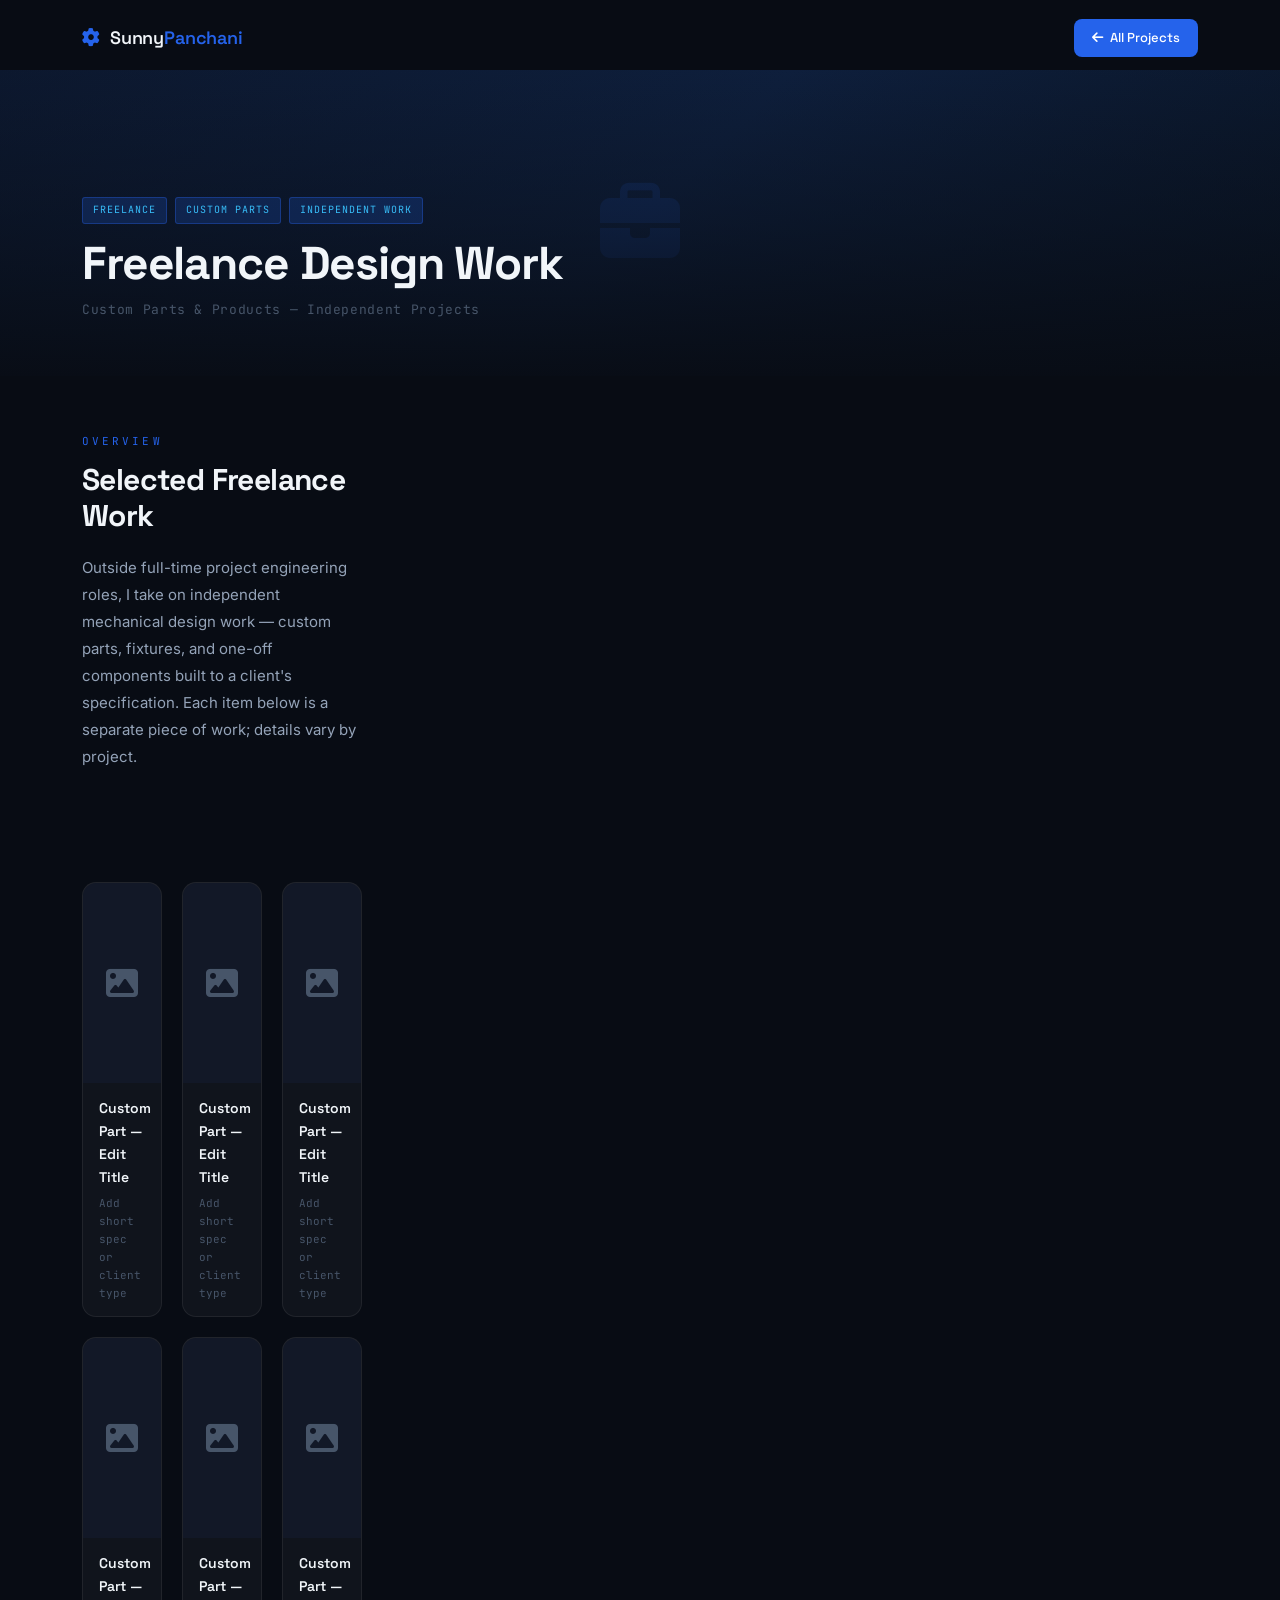
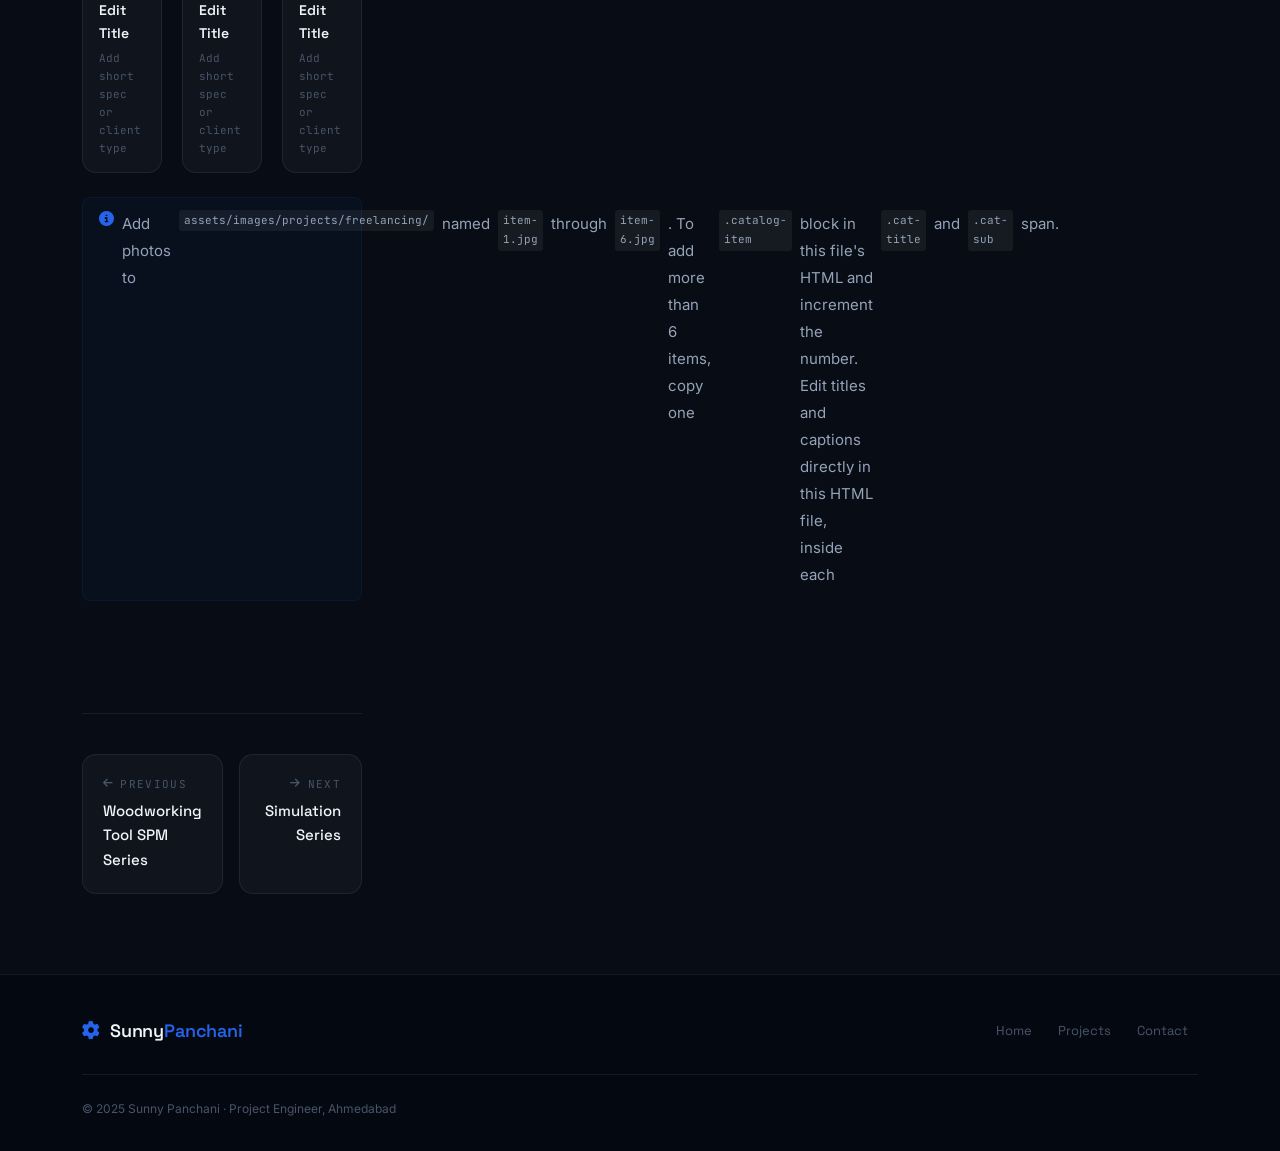
==== projects/freelancing.html @ 1ef1ef4a "new file" ====
<!DOCTYPE html>
<html lang="en">
<head>
  <meta charset="UTF-8" />
  <meta name="viewport" content="width=device-width, initial-scale=1.0" />
  <meta name="description" content="Freelance mechanical design work — custom parts and products by Sunny Panchani." />
  <title>Freelance Work | Sunny Panchani</title>
  <link rel="preconnect" href="https://fonts.googleapis.com" />
  <link rel="preconnect" href="https://fonts.gstatic.com" crossorigin />
  <link href="https://fonts.googleapis.com/css2?family=Space+Grotesk:wght@300;400;500;600;700&family=Inter:wght@300;400;500;600&family=JetBrains+Mono:wght@400;500&display=swap" rel="stylesheet" />
  <link rel="stylesheet" href="https://cdn.jsdelivr.net/npm/bootstrap@5.3.0/dist/css/bootstrap.min.css" />
  <link rel="stylesheet" href="https://cdnjs.cloudflare.com/ajax/libs/font-awesome/6.4.0/css/all.min.css" />
  <link rel="stylesheet" href="https://unpkg.com/aos@2.3.1/dist/aos.css" />
  <link rel="stylesheet" href="../css/style.css" />
  <link rel="stylesheet" href="../css/project.css" />
</head>
<body>

<nav id="navbar" class="navbar navbar-expand-lg fixed-top">
  <div class="container">
    <a class="navbar-brand" href="../index.html">
      <i class="fa-solid fa-gear brand-icon"></i>
      <span class="brand-text">Sunny<span class="brand-accent">Panchani</span></span>
    </a>
    <div class="ms-auto d-flex align-items-center gap-3">
      <a href="../index.html#projects" class="btn-nav-resume">
        <i class="fa-solid fa-arrow-left"></i> All Projects
      </a>
    </div>
  </div>
</nav>

<section class="proj-hero" style="height:34vh; min-height:260px;">
  <div class="proj-hero-placeholder"><i class="fa-solid fa-briefcase"></i></div>
  <div class="proj-hero-overlay"></div>
  <div class="container proj-hero-content">
    <div class="proj-hero-tags">
      <span>Freelance</span><span>Custom Parts</span><span>Independent Work</span>
    </div>
    <h1 class="proj-hero-title">Freelance Design Work</h1>
    <p class="proj-hero-sub">Custom Parts &amp; Products — Independent Projects</p>
  </div>
</section>

<div class="proj-layout container">
  <main class="proj-main" style="max-width:100%;">

    <div class="proj-section" data-aos="fade-up" style="border-bottom:none;">
      <div class="proj-section-label">OVERVIEW</div>
      <h2 class="proj-section-title">Selected Freelance Work</h2>
      <p style="max-width:720px;">
        <!-- EDIT THIS PARAGRAPH — I'm inferring the framing since you didn't specify what you take on freelance. Rewrite to match your actual work. -->
        Outside full-time project engineering roles, I take on independent mechanical design work — custom parts, fixtures, and one-off components built to a client's specification. Each item below is a separate piece of work; details vary by project.
      </p>
    </div>

    <div class="proj-section" data-aos="fade-up" style="border-bottom:none;">
      <div class="catalog-grid">

        <div class="catalog-item">
          <img src="../assets/images/projects/freelancing/item-1.jpg" alt="Freelance work item 1" onerror="this.parentElement.querySelector('.cat-img-placeholder').style.display='flex'; this.style.display='none';" />
          <div class="cat-img-placeholder" style="display:none;"><i class="fa-solid fa-image"></i></div>
          <div class="catalog-caption">
            <span class="cat-title">Custom Part — Edit Title</span>
            <span class="cat-sub">Add short spec or client type</span>
          </div>
        </div>

        <div class="catalog-item">
          <img src="../assets/images/projects/freelancing/item-2.jpg" alt="Freelance work item 2" onerror="this.parentElement.querySelector('.cat-img-placeholder').style.display='flex'; this.style.display='none';" />
          <div class="cat-img-placeholder" style="display:none;"><i class="fa-solid fa-image"></i></div>
          <div class="catalog-caption">
            <span class="cat-title">Custom Part — Edit Title</span>
            <span class="cat-sub">Add short spec or client type</span>
          </div>
        </div>

        <div class="catalog-item">
          <img src="../assets/images/projects/freelancing/item-3.jpg" alt="Freelance work item 3" onerror="this.parentElement.querySelector('.cat-img-placeholder').style.display='flex'; this.style.display='none';" />
          <div class="cat-img-placeholder" style="display:none;"><i class="fa-solid fa-image"></i></div>
          <div class="catalog-caption">
            <span class="cat-title">Custom Part — Edit Title</span>
            <span class="cat-sub">Add short spec or client type</span>
          </div>
        </div>

        <div class="catalog-item">
          <img src="../assets/images/projects/freelancing/item-4.jpg" alt="Freelance work item 4" onerror="this.parentElement.querySelector('.cat-img-placeholder').style.display='flex'; this.style.display='none';" />
          <div class="cat-img-placeholder" style="display:none;"><i class="fa-solid fa-image"></i></div>
          <div class="catalog-caption">
            <span class="cat-title">Custom Part — Edit Title</span>
            <span class="cat-sub">Add short spec or client type</span>
          </div>
        </div>

        <div class="catalog-item">
          <img src="../assets/images/projects/freelancing/item-5.jpg" alt="Freelance work item 5" onerror="this.parentElement.querySelector('.cat-img-placeholder').style.display='flex'; this.style.display='none';" />
          <div class="cat-img-placeholder" style="display:none;"><i class="fa-solid fa-image"></i></div>
          <div class="catalog-caption">
            <span class="cat-title">Custom Part — Edit Title</span>
            <span class="cat-sub">Add short spec or client type</span>
          </div>
        </div>

        <div class="catalog-item">
          <img src="../assets/images/projects/freelancing/item-6.jpg" alt="Freelance work item 6" onerror="this.parentElement.querySelector('.cat-img-placeholder').style.display='flex'; this.style.display='none';" />
          <div class="cat-img-placeholder" style="display:none;"><i class="fa-solid fa-image"></i></div>
          <div class="catalog-caption">
            <span class="cat-title">Custom Part — Edit Title</span>
            <span class="cat-sub">Add short spec or client type</span>
          </div>
        </div>

      </div>
      <p class="gallery-note" style="margin-top:24px;">
        <i class="fa-solid fa-circle-info"></i>
        Add photos to <code>assets/images/projects/freelancing/</code> named <code>item-1.jpg</code> through <code>item-6.jpg</code>. To add more than 6 items, copy one <code>.catalog-item</code> block in this file's HTML and increment the number. Edit titles and captions directly in this HTML file, inside each <code>.cat-title</code> and <code>.cat-sub</code> span.
      </p>
    </div>

    <div class="proj-nav-row">
      <a href="woodworking-spm.html" class="proj-nav-link">
        <span class="nav-dir"><i class="fa-solid fa-arrow-left"></i> Previous</span>
        <span class="nav-proj">Woodworking Tool SPM Series</span>
      </a>
      <a href="simulation.html" class="proj-nav-link right">
        <span class="nav-dir">Next <i class="fa-solid fa-arrow-right"></i></span>
        <span class="nav-proj">Simulation Series</span>
      </a>
    </div>
  </main>
</div>

<footer>
  <div class="container">
    <div class="footer-row">
      <div class="footer-brand">
        <i class="fa-solid fa-gear brand-icon"></i>
        <span class="brand-text">Sunny<span class="brand-accent">Panchani</span></span>
      </div>
      <nav class="footer-nav">
        <a href="../index.html">Home</a>
        <a href="../index.html#projects">Projects</a>
        <a href="../index.html#contact">Contact</a>
      </nav>
    </div>
    <div class="footer-bottom">
      <span>© 2025 Sunny Panchani · Project Engineer, Ahmedabad</span>
    </div>
  </div>
</footer>

<script src="https://cdn.jsdelivr.net/npm/bootstrap@5.3.0/dist/js/bootstrap.bundle.min.js"></script>
<script src="https://unpkg.com/aos@2.3.1/dist/aos.js"></script>
<script>
  if (typeof AOS !== 'undefined') AOS.init({ duration: 550, once: true, offset: 50 });
  const nav = document.getElementById('navbar');
  window.addEventListener('scroll', () => nav.classList.toggle('scrolled', window.scrollY > 50), { passive: true });
</script>
</body>
</html>
---- css/style.css ----
/* ===========================
   DESIGN TOKENS
=========================== */
:root {
  --bg-primary:    #080c14;
  --bg-alt:        #0d1527;
  --bg-card:       rgba(255, 255, 255, 0.03);
  --color-primary: #2563eb;
  --color-accent:  #38bdf8;
  --color-warning: #f59e0b;
  --text-primary:  #f1f5f9;
  --text-secondary:#94a3b8;
  --text-muted:    #475569;
  --border:        rgba(37, 99, 235, 0.18);
  --border-light:  rgba(255, 255, 255, 0.07);
  --glass:         rgba(255, 255, 255, 0.035);
  --shadow-sm:     0 4px 16px rgba(0, 0, 0, 0.3);
  --shadow-md:     0 12px 40px rgba(0, 0, 0, 0.4);
  --shadow-blue:   0 0 30px rgba(37, 99, 235, 0.08);
  --radius:        8px;
  --radius-lg:     14px;
  --font-display:  'Space Grotesk', sans-serif;
  --font-body:     'Inter', sans-serif;
  --font-mono:     'JetBrains Mono', monospace;
  --transition:    0.28s cubic-bezier(0.4, 0, 0.2, 1);
  --section-pad:   104px;
}

/* ===========================
   RESET + BASE
=========================== */
*, *::before, *::after { box-sizing: border-box; margin: 0; padding: 0; }

html {
  scroll-behavior: smooth;
  font-size: 16px;
}

body {
  font-family: var(--font-body);
  background: var(--bg-primary);
  color: var(--text-primary);
  line-height: 1.65;
  overflow-x: hidden;
  -webkit-font-smoothing: antialiased;
}

img { max-width: 100%; display: block; }
a { color: inherit; text-decoration: none; }
strong { font-weight: 600; }
em { font-style: normal; color: var(--color-accent); }
button { cursor: pointer; font-family: inherit; border: none; }
input, select, textarea { font-family: inherit; }
ul { list-style: none; }

/* ===========================
   TYPOGRAPHY UTILITIES
=========================== */
.section-label {
  font-family: var(--font-mono);
  font-size: 11px;
  font-weight: 500;
  letter-spacing: 0.28em;
  text-transform: uppercase;
  color: var(--color-primary);
  margin-bottom: 14px;
  display: block;
}

.section-title {
  font-family: var(--font-display);
  font-size: clamp(28px, 4vw, 44px);
  font-weight: 700;
  letter-spacing: -0.025em;
  line-height: 1.1;
  color: var(--text-primary);
  margin-bottom: 18px;
}

.section-sub {
  font-size: 16px;
  color: var(--text-secondary);
  max-width: 560px;
  margin: 0 auto;
  line-height: 1.7;
}

/* ===========================
   SHARED COMPONENTS
=========================== */
.cta-primary {
  display: inline-flex;
  align-items: center;
  gap: 9px;
  padding: 14px 28px;
  background: var(--color-primary);
  color: #fff;
  font-family: var(--font-display);
  font-size: 15px;
  font-weight: 500;
  border-radius: var(--radius);
  letter-spacing: 0.01em;
  transition: background var(--transition), transform var(--transition), box-shadow var(--transition);
}
.cta-primary:hover {
  background: #1d4ed8;
  transform: translateY(-2px);
  box-shadow: 0 8px 24px rgba(37, 99, 235, 0.35);
  color: #fff;
}

.cta-secondary {
  display: inline-flex;
  align-items: center;
  gap: 9px;
  padding: 14px 28px;
  background: transparent;
  color: var(--text-primary);
  font-family: var(--font-display);
  font-size: 15px;
  font-weight: 500;
  border-radius: var(--radius);
  border: 1px solid var(--border-light);
  letter-spacing: 0.01em;
  transition: border-color var(--transition), background var(--transition), transform var(--transition);
}
.cta-secondary:hover {
  border-color: var(--color-primary);
  background: rgba(37, 99, 235, 0.06);
  color: var(--text-primary);
  transform: translateY(-2px);
}
.cta-secondary .fa-arrow-right {
  transition: transform var(--transition);
}
.cta-secondary:hover .fa-arrow-right {
  transform: translateX(4px);
}

/* Section layout */
.section {
  padding: var(--section-pad) 0;
  background: var(--bg-primary);
}
.section-alt {
  padding: var(--section-pad) 0;
  background: var(--bg-alt);
}

/* ===========================
   LOADER
=========================== */
#loader {
  position: fixed;
  inset: 0;
  background: #040810;
  z-index: 9999;
  display: flex;
  align-items: center;
  justify-content: center;
}
.loader-inner {
  display: flex;
  flex-direction: column;
  align-items: center;
  gap: 16px;
  width: 260px;
}
.loader-icon {
  font-size: 32px;
  color: var(--color-primary);
  opacity: 0.8;
}
.loader-label {
  font-family: var(--font-mono);
  font-size: 10px;
  letter-spacing: 0.35em;
  color: var(--text-muted);
}
.loader-track {
  width: 100%;
  height: 2px;
  background: rgba(255, 255, 255, 0.06);
  border-radius: 2px;
  overflow: hidden;
}
.loader-fill {
  width: 0%;
  height: 100%;
  background: linear-gradient(90deg, var(--color-primary), var(--color-accent));
  border-radius: 2px;
  transition: width 0.05s linear;
}
.loader-name {
  font-family: var(--font-mono);
  font-size: 13px;
  letter-spacing: 0.2em;
  color: var(--text-primary);
  opacity: 0;
  transition: opacity 0.4s;
}

/* ===========================
   NAVBAR
=========================== */
#navbar {
  padding: 18px 0;
  background: transparent;
  border-bottom: 1px solid transparent;
  transition: background var(--transition), border-color var(--transition), padding var(--transition);
  z-index: 1000;
}
#navbar.scrolled {
  background: rgba(8, 12, 20, 0.92);
  backdrop-filter: blur(20px);
  -webkit-backdrop-filter: blur(20px);
  border-bottom-color: var(--border-light);
  padding: 12px 0;
}

.navbar-brand {
  display: flex;
  align-items: center;
  gap: 10px;
}
.brand-icon {
  color: var(--color-primary);
  font-size: 18px;
  transition: transform var(--transition);
}
.navbar-brand:hover .brand-icon {
  transform: rotate(90deg);
}
.brand-text {
  font-family: var(--font-display);
  font-size: 18px;
  font-weight: 600;
  color: var(--text-primary);
  letter-spacing: -0.01em;
}
.brand-accent { color: var(--color-primary); }

/* Nav links */
.navbar-nav .nav-link {
  font-family: var(--font-display);
  font-size: 14px;
  font-weight: 500;
  color: var(--text-secondary);
  padding: 6px 14px !important;
  border-radius: var(--radius);
  transition: color var(--transition), background var(--transition);
  letter-spacing: 0.01em;
}
.navbar-nav .nav-link:hover,
.navbar-nav .nav-link.active {
  color: var(--text-primary);
  background: rgba(255, 255, 255, 0.05);
}

/* Hamburger */
.navbar-toggler {
  background: none;
  padding: 6px;
  border-radius: 4px;
}
.navbar-toggler:focus { box-shadow: none; outline: none; }
.toggler-line {
  display: block;
  width: 22px;
  height: 2px;
  background: var(--text-secondary);
  border-radius: 2px;
  margin: 4px 0;
  transition: background var(--transition);
}

/* Nav resume button */
.btn-nav-resume {
  display: inline-flex;
  align-items: center;
  gap: 7px;
  padding: 8px 18px;
  background: var(--color-primary);
  color: #fff;
  font-family: var(--font-display);
  font-size: 13px;
  font-weight: 500;
  border-radius: var(--radius);
  transition: background var(--transition);
}
.btn-nav-resume:hover {
  background: #1d4ed8;
  color: #fff;
}

/* ===========================
   HERO
=========================== */
#hero {
  position: relative;
  min-height: 100vh;
  display: flex;
  flex-direction: column;
  align-items: center;
  justify-content: center;
  overflow: hidden;
  background: var(--bg-primary);
  padding: 120px 0 90px;
  gap: clamp(24px, 5vh, 56px);
}

#three-canvas {
  position: absolute;
  top: 0;
  left: 0;
  width: 100%;
  height: 100%;
  z-index: 0;
  pointer-events: none;
}

.hero-grid-overlay {
  position: absolute;
  inset: 0;
  background-image:
    linear-gradient(rgba(37, 99, 235, 0.045) 1px, transparent 1px),
    linear-gradient(90deg, rgba(37, 99, 235, 0.045) 1px, transparent 1px);
  background-size: 60px 60px;
  -webkit-mask-image: radial-gradient(ellipse 90% 80% at 50% 40%, black 30%, transparent 100%);
  mask-image: radial-gradient(ellipse 90% 80% at 50% 40%, black 30%, transparent 100%);
  pointer-events: none;
  z-index: 1;
}

.hero-content {
  position: relative;
  z-index: 2;
  text-align: center;
  padding: 0 24px;
  max-width: 820px;
  margin: 0 auto;
}

.hero-eyebrow {
  display: inline-flex;
  align-items: center;
  gap: 10px;
  font-family: var(--font-mono);
  font-size: 12px;
  letter-spacing: 0.2em;
  text-transform: uppercase;
  color: var(--text-secondary);
  margin-bottom: 28px;
}
.eyebrow-dot {
  width: 6px;
  height: 6px;
  border-radius: 50%;
  background: var(--color-primary);
  animation: dotPulse 2.5s ease-in-out infinite;
  flex-shrink: 0;
}
@keyframes dotPulse {
  0%, 100% { opacity: 1; transform: scale(1); }
  50% { opacity: 0.4; transform: scale(0.7); }
}

.hero-name {
  font-family: var(--font-display);
  font-size: clamp(56px, 10vw, 100px);
  font-weight: 700;
  letter-spacing: -0.04em;
  line-height: 0.95;
  color: var(--text-primary);
  margin-bottom: 28px;
}
.name-accent {
  color: transparent;
  -webkit-text-stroke: 2px var(--color-primary);
  display: block;
}

.hero-tagline {
  font-family: var(--font-display);
  font-size: clamp(18px, 2.5vw, 24px);
  font-weight: 400;
  color: var(--text-secondary);
  letter-spacing: -0.01em;
  margin-bottom: 18px;
  line-height: 1.5;
}

.hero-sub {
  font-size: 15px;
  color: var(--text-muted);
  line-height: 1.75;
  max-width: 600px;
  margin: 0 auto 40px;
}
.hero-sub strong {
  color: var(--color-accent);
  font-weight: 500;
}

.hero-ctas {
  display: flex;
  gap: 14px;
  justify-content: center;
  flex-wrap: wrap;
}

/* Hero Stats Strip — normal flow, not overlaying hero-content */
.hero-stats-strip {
  position: relative;
  z-index: 2;
  display: flex;
  align-items: center;
  justify-content: center;
  flex-wrap: wrap;
  gap: 0;
  padding: 0 24px;
}
.stat-item {
  display: flex;
  flex-direction: column;
  align-items: center;
  padding: 18px 40px;
}
.stat-value-row {
  display: flex;
  align-items: baseline;
  gap: 2px;
}
.stat-value {
  font-family: var(--font-display);
  font-size: clamp(28px, 4vw, 42px);
  font-weight: 700;
  color: var(--text-primary);
  line-height: 1;
  letter-spacing: -0.03em;
}
.stat-plus {
  font-family: var(--font-display);
  font-size: clamp(16px, 2vw, 22px);
  font-weight: 600;
  color: var(--color-primary);
}
.stat-label {
  font-family: var(--font-mono);
  font-size: 10px;
  letter-spacing: 0.15em;
  text-transform: uppercase;
  color: var(--text-muted);
  margin-top: 4px;
  white-space: nowrap;
}
.stat-divider {
  width: 1px;
  height: 40px;
  background: var(--border-light);
  flex-shrink: 0;
}

/* Scroll indicator */
.scroll-indicator {
  position: absolute;
  bottom: 28px;
  left: 50%;
  transform: translateX(-50%);
  z-index: 3;
  display: flex;
  flex-direction: column;
  align-items: center;
  gap: 8px;
}
.scroll-line {
  width: 1px;
  height: 40px;
  background: linear-gradient(to bottom, var(--color-primary), transparent);
  animation: scrollAnim 2s ease-in-out infinite;
}
@keyframes scrollAnim {
  0% { transform: scaleY(0); transform-origin: top; opacity: 0; }
  40% { opacity: 1; }
  100% { transform: scaleY(1); transform-origin: top; opacity: 0; }
}
.scroll-indicator span {
  font-family: var(--font-mono);
  font-size: 9px;
  letter-spacing: 0.3em;
  text-transform: uppercase;
  color: var(--text-muted);
}

/* ===========================
   ABOUT
=========================== */
.about-img-block {
  position: relative;
}
.about-img {
  width: 100%;
  aspect-ratio: 3/4;
  max-height: 420px;
  object-fit: cover;
  border: 1px solid var(--border-light);
  border-radius: var(--radius-lg);
  margin-bottom: 20px;
  display: block;
}
.about-img-placeholder {
  width: 100%;
  aspect-ratio: 3/4;
  max-height: 420px;
  background: var(--bg-card);
  border: 1px solid var(--border-light);
  border-radius: var(--radius-lg);
  display: flex;
  flex-direction: column;
  align-items: center;
  justify-content: center;
  gap: 12px;
  color: var(--text-muted);
  margin-bottom: 20px;
}
.img-initials {
  font-family: var(--font-display);
  font-size: 64px;
  font-weight: 700;
  color: rgba(37, 99, 235, 0.25);
  letter-spacing: -0.04em;
  line-height: 1;
}
.img-hint {
  font-family: var(--font-mono);
  font-size: 11px;
  letter-spacing: 0.15em;
  color: var(--text-muted);
  text-transform: uppercase;
}

.about-badge-row {
  display: flex;
  flex-direction: column;
  gap: 10px;
}
.about-badge {
  display: flex;
  align-items: center;
  gap: 14px;
  padding: 14px 18px;
  background: var(--glass);
  border: 1px solid var(--border-light);
  border-radius: var(--radius);
}
.about-badge i {
  color: var(--color-primary);
  font-size: 16px;
  width: 20px;
  text-align: center;
  flex-shrink: 0;
}
.about-badge .badge-title {
  display: block;
  font-family: var(--font-display);
  font-size: 14px;
  font-weight: 500;
  color: var(--text-primary);
  line-height: 1.3;
}
.about-badge .badge-sub {
  display: block;
  font-size: 12px;
  color: var(--text-muted);
}

.about-text {
  font-size: 16px;
  color: var(--text-secondary);
  line-height: 1.8;
  margin-bottom: 18px;
}

.philosophy-grid {
  display: grid;
  grid-template-columns: 1fr 1fr;
  gap: 14px;
  margin-top: 36px;
}
.philosophy-item {
  display: flex;
  gap: 14px;
  padding: 18px;
  background: var(--glass);
  border: 1px solid var(--border-light);
  border-radius: var(--radius);
  align-items: flex-start;
  transition: border-color var(--transition);
}
.philosophy-item:hover { border-color: var(--border); }

.philo-icon {
  width: 36px;
  height: 36px;
  border-radius: 8px;
  background: rgba(37, 99, 235, 0.1);
  display: flex;
  align-items: center;
  justify-content: center;
  color: var(--color-primary);
  font-size: 14px;
  flex-shrink: 0;
  margin-top: 2px;
}
.philo-text { display: flex; flex-direction: column; gap: 4px; }
.philo-text strong {
  font-family: var(--font-display);
  font-size: 13px;
  font-weight: 600;
  color: var(--text-primary);
  display: block;
}
.philo-text span {
  font-size: 12px;
  color: var(--text-muted);
  line-height: 1.6;
}

/* ===========================
   TIMELINE
=========================== */
.timeline-block { margin-top: 24px; }

.timeline {
  display: flex;
  flex-direction: column;
  gap: 0;
  position: relative;
}

.tl-item {
  display: grid;
  grid-template-columns: 80px 28px 1fr;
  gap: 0 20px;
  padding-bottom: 40px;
}
.tl-item:last-child { padding-bottom: 0; }

.tl-year-col {
  display: flex;
  flex-direction: column;
  align-items: flex-end;
  padding-top: 2px;
}
.tl-year {
  font-family: var(--font-mono);
  font-size: 12px;
  font-weight: 500;
  color: var(--color-primary);
  letter-spacing: 0.05em;
  line-height: 1;
}
.tl-year-end {
  font-family: var(--font-mono);
  font-size: 11px;
  color: var(--text-muted);
  margin-top: 4px;
}

.tl-marker-col {
  display: flex;
  flex-direction: column;
  align-items: center;
}
.tl-dot {
  width: 12px;
  height: 12px;
  border-radius: 50%;
  background: var(--text-muted);
  border: 2px solid var(--bg-primary);
  flex-shrink: 0;
  margin-top: 3px;
  position: relative;
  z-index: 1;
}
.tl-dot.active {
  background: var(--color-primary);
  border-color: var(--bg-alt);
  box-shadow: 0 0 0 0 rgba(37, 99, 235, 0.5);
  animation: tlPulse 2.5s ease-in-out infinite;
}
.tl-dot.edu-dot { background: var(--color-warning); }
@keyframes tlPulse {
  0%, 100% { box-shadow: 0 0 0 0 rgba(37, 99, 235, 0.5); }
  50%       { box-shadow: 0 0 0 7px rgba(37, 99, 235, 0); }
}
.tl-line {
  flex: 1;
  width: 1px;
  background: var(--border-light);
  margin: 6px 0;
  min-height: 20px;
}

.tl-content-col { padding-top: 0; }
.tl-company {
  font-family: var(--font-display);
  font-size: 15px;
  font-weight: 600;
  color: var(--text-primary);
  margin-bottom: 2px;
  line-height: 1.3;
}
.tl-loc {
  font-size: 13px;
  font-weight: 400;
  color: var(--text-muted);
}
.tl-role {
  font-size: 13px;
  color: var(--color-primary);
  margin-bottom: 8px;
  font-weight: 500;
}
.tl-desc {
  font-size: 14px;
  color: var(--text-secondary);
  line-height: 1.7;
  margin-bottom: 12px;
}
.tl-tags {
  display: flex;
  flex-wrap: wrap;
  gap: 6px;
}
.tl-tags span {
  font-family: var(--font-mono);
  font-size: 10px;
  letter-spacing: 0.08em;
  padding: 3px 9px;
  background: rgba(37, 99, 235, 0.08);
  border: 1px solid rgba(37, 99, 235, 0.18);
  border-radius: 3px;
  color: var(--color-accent);
}

/* ===========================
   SKILLS
=========================== */
.skills-tabs {
  display: flex;
  gap: 6px;
  margin-bottom: 32px;
  margin-top: 48px;
  flex-wrap: wrap;
}
.skill-tab {
  padding: 8px 20px;
  background: transparent;
  border: 1px solid var(--border-light);
  border-radius: var(--radius);
  font-family: var(--font-display);
  font-size: 13px;
  font-weight: 500;
  color: var(--text-secondary);
  transition: all var(--transition);
}
.skill-tab:hover {
  border-color: var(--border);
  color: var(--text-primary);
}
.skill-tab.active {
  background: var(--color-primary);
  border-color: var(--color-primary);
  color: #fff;
}

.skills-panel { display: none; }
.skills-panel.active { display: block; }

.skills-grid {
  background: var(--glass);
  border: 1px solid var(--border-light);
  border-radius: var(--radius-lg);
  padding: 36px 40px;
  display: flex;
  flex-direction: column;
  gap: 22px;
}

.skill-row {
  display: grid;
  grid-template-columns: 290px 1fr 60px;
  align-items: center;
  gap: 20px;
}
.skill-name {
  font-size: 14px;
  color: var(--text-secondary);
  font-weight: 400;
  white-space: nowrap;
  overflow: hidden;
  text-overflow: ellipsis;
}
.learning-tag {
  font-family: var(--font-mono);
  font-size: 10px;
  color: var(--color-warning);
  margin-left: 6px;
  padding: 1px 6px;
  border: 1px solid rgba(245, 158, 11, 0.3);
  border-radius: 3px;
  vertical-align: middle;
  font-style: normal;
}

.skill-track {
  height: 2px;
  background: rgba(255, 255, 255, 0.07);
  border-radius: 0;
  overflow: visible;
  position: relative;
}
.skill-fill {
  height: 100%;
  width: 0%;
  background: linear-gradient(90deg, var(--color-primary), var(--color-accent));
  border-radius: 0;
  transition: width 0.9s cubic-bezier(0.4, 0, 0.2, 1);
  position: relative;
}
.skill-fill::after {
  content: '';
  position: absolute;
  right: -2px;
  top: 50%;
  transform: translateY(-50%);
  width: 5px;
  height: 5px;
  border-radius: 50%;
  background: var(--color-accent);
  box-shadow: 0 0 8px var(--color-accent);
}
.skill-fill.learning-fill {
  background: linear-gradient(90deg, rgba(245, 158, 11, 0.5), rgba(245, 158, 11, 0.8));
}
.skill-fill.learning-fill::after {
  background: var(--color-warning);
  box-shadow: 0 0 8px var(--color-warning);
}

.skill-pct {
  font-family: var(--font-mono);
  font-size: 12px;
  color: var(--text-muted);
  text-align: right;
}
.learning-pct { color: var(--color-warning); }

.ai-note {
  margin-top: 32px;
  padding: 16px 20px;
  background: rgba(37, 99, 235, 0.05);
  border: 1px solid rgba(37, 99, 235, 0.15);
  border-radius: var(--radius);
  font-size: 13px;
  color: var(--text-muted);
  display: flex;
  gap: 12px;
  align-items: flex-start;
  line-height: 1.65;
}
.ai-note i {
  color: var(--color-primary);
  margin-top: 2px;
  flex-shrink: 0;
}

/* ===========================
   PROJECTS
=========================== */
.projects-grid {
  display: grid;
  grid-template-columns: repeat(3, 1fr);
  gap: 24px;
  margin-top: 52px;
}

.project-card {
  background: var(--glass);
  border: 1px solid var(--border-light);
  border-radius: var(--radius-lg);
  overflow: hidden;
  display: flex;
  flex-direction: column;
  transition: transform var(--transition), border-color var(--transition), box-shadow var(--transition);
}
.project-card:hover {
  transform: translateY(-6px);
  border-color: rgba(37, 99, 235, 0.35);
  box-shadow: var(--shadow-md), var(--shadow-blue);
}
.project-card.featured {
  border-color: rgba(37, 99, 235, 0.22);
}
.project-card.featured:hover {
  border-color: rgba(37, 99, 235, 0.55);
}

.proj-img-wrap {
  position: relative;
  height: 180px;
  overflow: hidden;
}
.proj-img-placeholder {
  width: 100%;
  height: 100%;
  background: linear-gradient(135deg, #0d1a33, #0f2243);
  display: flex;
  align-items: center;
  justify-content: center;
  font-size: 40px;
  color: rgba(37, 99, 235, 0.35);
  transition: background var(--transition), color var(--transition);
}
.project-card:hover .proj-img-placeholder {
  color: rgba(37, 99, 235, 0.6);
}
.proj-img-wrap img {
  width: 100%;
  height: 100%;
  object-fit: cover;
  transition: transform 0.5s ease;
}
.project-card:hover .proj-img-wrap img {
  transform: scale(1.04);
}

.proj-tags {
  position: absolute;
  bottom: 12px;
  left: 12px;
  display: flex;
  flex-wrap: wrap;
  gap: 5px;
}
.proj-tags span {
  font-family: var(--font-mono);
  font-size: 9px;
  letter-spacing: 0.08em;
  padding: 3px 8px;
  background: rgba(8, 12, 20, 0.85);
  backdrop-filter: blur(8px);
  -webkit-backdrop-filter: blur(8px);
  border: 1px solid var(--border-light);
  border-radius: 3px;
  color: var(--text-secondary);
  text-transform: uppercase;
}

.proj-body {
  padding: 24px;
  display: flex;
  flex-direction: column;
  flex: 1;
}
.proj-meta {
  display: flex;
  justify-content: space-between;
  align-items: center;
  margin-bottom: 10px;
  flex-wrap: wrap;
  gap: 4px;
}
.proj-company {
  font-family: var(--font-mono);
  font-size: 10px;
  letter-spacing: 0.1em;
  color: var(--color-primary);
  text-transform: uppercase;
}
.proj-year {
  font-family: var(--font-mono);
  font-size: 10px;
  color: var(--text-muted);
}

.proj-title {
  font-family: var(--font-display);
  font-size: 17px;
  font-weight: 600;
  color: var(--text-primary);
  margin-bottom: 10px;
  letter-spacing: -0.01em;
  line-height: 1.3;
}
.proj-desc {
  font-size: 13px;
  color: var(--text-muted);
  line-height: 1.7;
  margin-bottom: 18px;
  flex: 1;
}

.proj-metrics {
  display: flex;
  flex-direction: column;
  gap: 7px;
  padding: 14px;
  background: rgba(0, 0, 0, 0.2);
  border-radius: var(--radius);
  margin-bottom: 18px;
  border: 1px solid rgba(255, 255, 255, 0.04);
}
.metric {
  display: flex;
  align-items: baseline;
  gap: 8px;
}
.m-label {
  font-family: var(--font-mono);
  font-size: 9px;
  letter-spacing: 0.15em;
  color: var(--text-muted);
  text-transform: uppercase;
  min-width: 55px;
  flex-shrink: 0;
}
.m-val {
  font-size: 13px;
  color: var(--text-secondary);
  font-weight: 500;
}

.proj-cta {
  display: inline-flex;
  align-items: center;
  gap: 7px;
  font-family: var(--font-display);
  font-size: 13px;
  font-weight: 500;
  color: var(--color-primary);
  transition: color var(--transition), gap var(--transition);
}
.proj-cta:hover { color: var(--color-accent); gap: 11px; }
.proj-cta .fa-arrow-right { font-size: 11px; }

/* ===========================
   CALCULATORS
=========================== */
.calc-wrapper {
  background: var(--glass);
  border: 1px solid var(--border-light);
  border-radius: var(--radius-lg);
  overflow: hidden;
  margin-top: 52px;
}

.calc-nav {
  display: flex;
  overflow-x: auto;
  scrollbar-width: none;
  border-bottom: 1px solid var(--border-light);
  background: rgba(0, 0, 0, 0.2);
}
.calc-nav::-webkit-scrollbar { display: none; }

.calc-tab {
  padding: 14px 20px;
  background: transparent;
  color: var(--text-muted);
  font-family: var(--font-display);
  font-size: 13px;
  font-weight: 500;
  white-space: nowrap;
  border-bottom: 2px solid transparent;
  transition: color var(--transition), border-color var(--transition), background var(--transition);
  flex-shrink: 0;
}
.calc-tab:hover {
  color: var(--text-primary);
  background: rgba(255, 255, 255, 0.03);
}
.calc-tab.active {
  color: var(--color-primary);
  border-bottom-color: var(--color-primary);
  background: rgba(37, 99, 235, 0.05);
}

.calc-panels { padding: 36px 40px; }

.calc-panel { display: none; }
.calc-panel.active { display: block; }

.calc-header {
  display: flex;
  align-items: flex-start;
  justify-content: space-between;
  gap: 24px;
  margin-bottom: 28px;
  flex-wrap: wrap;
}
.calc-title {
  font-family: var(--font-display);
  font-size: 18px;
  font-weight: 600;
  color: var(--text-primary);
  letter-spacing: -0.01em;
  margin-bottom: 4px;
}
.calc-desc {
  font-size: 13px;
  color: var(--text-muted);
}
.calc-formula-pill {
  padding: 8px 16px;
  background: rgba(37, 99, 235, 0.08);
  border: 1px solid rgba(37, 99, 235, 0.2);
  border-radius: var(--radius);
  flex-shrink: 0;
}
.calc-formula-pill span {
  font-family: var(--font-mono);
  font-size: 13px;
  color: var(--color-accent);
}

.calc-inputs {
  display: grid;
  grid-template-columns: repeat(auto-fill, minmax(220px, 1fr));
  gap: 18px;
  margin-bottom: 24px;
}

.calc-field label {
  display: block;
  font-size: 12px;
  font-weight: 500;
  color: var(--text-muted);
  margin-bottom: 7px;
  letter-spacing: 0.02em;
}
.input-wrap {
  position: relative;
  display: flex;
  align-items: center;
}
.input-wrap input {
  flex: 1;
  padding-right: 50px;
}
.unit {
  position: absolute;
  right: 12px;
  font-family: var(--font-mono);
  font-size: 11px;
  color: var(--text-muted);
  pointer-events: none;
}

input[type="number"],
select {
  width: 100%;
  padding: 10px 14px;
  background: rgba(0, 0, 0, 0.3);
  border: 1px solid var(--border-light);
  border-radius: var(--radius);
  color: var(--text-primary);
  font-size: 14px;
  outline: none;
  transition: border-color var(--transition);
  -moz-appearance: textfield;
}
input[type="number"]::-webkit-outer-spin-button,
input[type="number"]::-webkit-inner-spin-button { -webkit-appearance: none; }
input[type="number"]:focus,
select:focus {
  border-color: var(--color-primary);
}
select { cursor: pointer; }
select option { background: #0d1527; }

.calc-run {
  display: inline-flex;
  align-items: center;
  justify-content: center;
  gap: 8px;
  padding: 11px 28px;
  background: var(--color-primary);
  color: #fff;
  font-family: var(--font-display);
  font-size: 14px;
  font-weight: 500;
  border-radius: var(--radius);
  transition: background var(--transition), transform var(--transition);
}
.calc-run:hover {
  background: #1d4ed8;
  transform: translateY(-1px);
}

/* Calculator Result Box */
.calc-result {
  margin-top: 24px;
  padding: 0;
  max-height: 0;
  overflow: hidden;
  transition: max-height 0.4s ease, padding 0.3s ease;
}
.calc-result.show {
  padding: 24px;
  max-height: 400px;
  background: rgba(0, 0, 0, 0.35);
  border: 1px solid var(--border-light);
  border-radius: var(--radius);
}
.result-grid {
  display: grid;
  grid-template-columns: repeat(auto-fill, minmax(200px, 1fr));
  gap: 16px;
  margin-bottom: 16px;
}
.result-item {
  display: flex;
  flex-direction: column;
  gap: 3px;
}
.result-label {
  font-family: var(--font-mono);
  font-size: 10px;
  letter-spacing: 0.2em;
  text-transform: uppercase;
  color: var(--text-muted);
}
.result-value {
  font-family: var(--font-mono);
  font-size: 22px;
  font-weight: 500;
  color: var(--color-accent);
  letter-spacing: -0.02em;
}
.result-unit {
  font-size: 13px;
  color: var(--text-muted);
  font-weight: 400;
}
.result-note {
  font-size: 12px;
  color: var(--text-muted);
  padding-top: 16px;
  border-top: 1px solid var(--border-light);
  line-height: 1.6;
}
.result-note code {
  font-family: var(--font-mono);
  font-size: 11px;
  color: var(--text-secondary);
  background: rgba(255, 255, 255, 0.05);
  padding: 1px 5px;
  border-radius: 3px;
}
.result-warn {
  color: var(--color-warning);
  font-size: 12px;
  padding-top: 12px;
  display: flex;
  align-items: center;
  gap: 6px;
}

/* ===========================
   CONTACT
=========================== */
.contact-intro {
  font-size: 16px;
  color: var(--text-secondary);
  line-height: 1.75;
  margin-bottom: 36px;
}

.contact-links {
  display: flex;
  flex-direction: column;
  gap: 10px;
}
.contact-item {
  display: flex;
  align-items: center;
  gap: 16px;
  padding: 16px 18px;
  background: var(--glass);
  border: 1px solid var(--border-light);
  border-radius: var(--radius);
  transition: border-color var(--transition), background var(--transition);
}
.contact-item:hover {
  border-color: var(--border);
  background: rgba(37, 99, 235, 0.04);
}
.contact-item.no-link { cursor: default; }
.contact-item.no-link:hover {
  border-color: var(--border-light);
  background: var(--glass);
}

.contact-icon {
  width: 40px;
  height: 40px;
  border-radius: 8px;
  background: rgba(37, 99, 235, 0.1);
  display: flex;
  align-items: center;
  justify-content: center;
  color: var(--color-primary);
  font-size: 16px;
  flex-shrink: 0;
}
.contact-text { display: flex; flex-direction: column; gap: 2px; }
.c-label {
  font-family: var(--font-mono);
  font-size: 10px;
  letter-spacing: 0.15em;
  color: var(--text-muted);
  text-transform: uppercase;
}
.c-val {
  font-size: 14px;
  color: var(--text-primary);
  font-weight: 500;
}

.contact-form-card {
  background: var(--glass);
  border: 1px solid var(--border-light);
  border-radius: var(--radius-lg);
  padding: 36px;
}
.form-heading {
  font-family: var(--font-display);
  font-size: 20px;
  font-weight: 600;
  color: var(--text-primary);
  margin-bottom: 24px;
  letter-spacing: -0.01em;
}

.form-row-2 {
  display: grid;
  grid-template-columns: 1fr 1fr;
  gap: 16px;
  margin-bottom: 16px;
}
.form-field { margin-bottom: 16px; }
.form-field:last-of-type { margin-bottom: 0; }
.form-field label {
  display: block;
  font-size: 12px;
  font-weight: 500;
  color: var(--text-muted);
  margin-bottom: 7px;
  letter-spacing: 0.02em;
}

input[type="text"],
input[type="email"],
textarea {
  width: 100%;
  padding: 11px 14px;
  background: rgba(0, 0, 0, 0.3);
  border: 1px solid var(--border-light);
  border-radius: var(--radius);
  color: var(--text-primary);
  font-size: 14px;
  outline: none;
  transition: border-color var(--transition);
  resize: vertical;
}
input[type="text"]:focus,
input[type="email"]:focus,
textarea:focus {
  border-color: var(--color-primary);
}
input[type="text"]::placeholder,
input[type="email"]::placeholder,
textarea::placeholder { color: var(--text-muted); }

.form-submit { width: 100%; margin-top: 8px; }
.form-note {
  font-size: 12px;
  color: var(--text-muted);
  margin-top: 12px;
  line-height: 1.6;
}
.form-note a {
  color: var(--color-primary);
  text-decoration: underline;
  text-underline-offset: 2px;
}

/* ===========================
   FOOTER
=========================== */
footer {
  background: #040810;
  border-top: 1px solid var(--border-light);
  padding: 40px 0 32px;
}
.footer-row {
  display: flex;
  align-items: center;
  justify-content: space-between;
  gap: 24px;
  margin-bottom: 28px;
  flex-wrap: wrap;
}
.footer-brand {
  display: flex;
  align-items: center;
  gap: 10px;
}
.footer-nav {
  display: flex;
  gap: 6px;
  flex-wrap: wrap;
}
.footer-nav a {
  font-family: var(--font-display);
  font-size: 13px;
  color: var(--text-muted);
  padding: 5px 10px;
  border-radius: 4px;
  transition: color var(--transition), background var(--transition);
}
.footer-nav a:hover {
  color: var(--text-primary);
  background: rgba(255, 255, 255, 0.04);
}
.footer-social {
  display: flex;
  gap: 10px;
}
.footer-social a {
  width: 36px;
  height: 36px;
  border-radius: 8px;
  border: 1px solid var(--border-light);
  display: flex;
  align-items: center;
  justify-content: center;
  color: var(--text-muted);
  font-size: 14px;
  transition: all var(--transition);
}
.footer-social a:hover {
  border-color: var(--border);
  color: var(--text-primary);
  background: rgba(255, 255, 255, 0.04);
}
.footer-bottom {
  display: flex;
  justify-content: space-between;
  align-items: center;
  padding-top: 24px;
  border-top: 1px solid var(--border-light);
  gap: 16px;
  flex-wrap: wrap;
}
.footer-bottom span {
  font-size: 12px;
  color: var(--text-muted);
}
.footer-mono {
  font-family: var(--font-mono);
  font-size: 11px;
  letter-spacing: 0.05em;
  color: var(--text-muted);
  opacity: 0.6;
}

/* ===========================
   RESPONSIVE — TABLET
=========================== */
@media (max-width: 992px) {
  :root { --section-pad: 80px; }

  .projects-grid { grid-template-columns: repeat(2, 1fr); }

  .hero-stats-strip {
    display: grid;
    grid-template-columns: 1fr 1fr;
    margin-top: 8px;
    padding: 0 16px;
    gap: 0;
  }
  .stat-divider { display: none; }
  .stat-item {
    padding: 16px 20px;
    border: 1px solid var(--border-light);
    background: var(--glass);
    border-radius: var(--radius);
    margin: 4px;
  }

  .about-img-block { position: static; }

  .skill-row { grid-template-columns: 200px 1fr 55px; }

  .philosophy-grid { grid-template-columns: 1fr; }

  .calc-panels { padding: 28px 24px; }
  .calc-inputs { grid-template-columns: repeat(2, 1fr); }
}

/* ===========================
   RESPONSIVE — MOBILE
=========================== */
@media (max-width: 768px) {
  :root { --section-pad: 64px; }

  .hero-name { font-size: clamp(44px, 14vw, 72px); }
  .hero-sub { font-size: 14px; }
  .hero-ctas { flex-direction: column; align-items: center; }
  .hero-ctas .cta-primary,
  .hero-ctas .cta-secondary { width: 100%; max-width: 280px; justify-content: center; }

  .projects-grid { grid-template-columns: 1fr; }

  .skill-row {
    grid-template-columns: 1fr auto;
    grid-template-rows: auto auto;
    gap: 8px 16px;
  }
  .skill-name { grid-column: 1 / -1; white-space: normal; }
  .skill-track { grid-row: 2; }
  .skill-pct { grid-row: 2; }

  .skills-grid { padding: 24px 20px; }

  .tl-item {
    grid-template-columns: 60px 22px 1fr;
    gap: 0 14px;
  }
  .tl-year { font-size: 11px; }

  .form-row-2 { grid-template-columns: 1fr; }

  .contact-form-card { padding: 24px 20px; }

  .calc-panels { padding: 24px 20px; }
  .calc-inputs { grid-template-columns: 1fr; }
  .calc-header { flex-direction: column; }
  .calc-formula-pill { align-self: flex-start; }

  .footer-row {
    flex-direction: column;
    align-items: flex-start;
    gap: 20px;
  }
  .footer-bottom { flex-direction: column; align-items: flex-start; }

  .section-sub { font-size: 14px; }
}

@media (max-width: 576px) {
  .skills-tabs { gap: 4px; }
  .skill-tab { padding: 7px 14px; font-size: 12px; }

  .hero-stats-strip {
    grid-template-columns: 1fr 1fr;
  }

  .about-badge-row { flex-direction: column; }
  .philosophy-grid { gap: 10px; }
}

/* ===========================
   REDUCED MOTION
=========================== */
@media (prefers-reduced-motion: reduce) {
  *, *::before, *::after {
    animation-duration: 0.01ms !important;
    transition-duration: 0.01ms !important;
  }
  html { scroll-behavior: auto; }
}

/* ===========================
   CALCULATORS SECTION CANVAS BG
=========================== */
.calc-section-bg {
  position: relative;
  overflow: hidden;
}
#calc-canvas {
  position: absolute;
  top: 0;
  left: 0;
  width: 100%;
  height: 100%;
  z-index: 0;
  pointer-events: none;
  opacity: 0.85;
}

/* ===========================
   PROJECT STATUS BADGE
=========================== */
.proj-status-badge {
  position: absolute;
  top: 12px;
  right: 12px;
  display: flex;
  align-items: center;
  gap: 6px;
  padding: 4px 10px;
  background: rgba(34, 197, 94, 0.15);
  border: 1px solid rgba(34, 197, 94, 0.3);
  border-radius: 20px;
  font-family: var(--font-mono);
  font-size: 10px;
  letter-spacing: 0.1em;
  color: #22c55e;
  text-transform: uppercase;
  backdrop-filter: blur(8px);
  -webkit-backdrop-filter: blur(8px);
}
.status-dot {
  width: 6px;
  height: 6px;
  border-radius: 50%;
  background: #22c55e;
  animation: statusPulse 2s ease-in-out infinite;
  flex-shrink: 0;
}
@keyframes statusPulse {
  0%, 100% { opacity: 1; transform: scale(1); }
  50% { opacity: 0.4; transform: scale(0.7); }
}

/* ===========================
   SCROLLBAR
=========================== */
::-webkit-scrollbar { width: 6px; }
::-webkit-scrollbar-track { background: var(--bg-primary); }
::-webkit-scrollbar-thumb {
  background: #1e293b;
  border-radius: 3px;
}
::-webkit-scrollbar-thumb:hover { background: #334155; }

/* ===========================
   SELECTION
=========================== */
::selection {
  background: rgba(37, 99, 235, 0.3);
  color: var(--text-primary);
}
---- css/project.css ----
/* ===========================
   PROJECT DETAIL PAGE STYLES
   Extends style.css
=========================== */

/* ===========================
   PROJECT HERO
=========================== */
.proj-hero {
  position: relative;
  height: 55vh;
  min-height: 360px;
  overflow: hidden;
  margin-top: 70px;
  display: flex;
  align-items: flex-end;
}

.proj-hero-img {
  position: absolute;
  inset: 0;
  width: 100%;
  height: 100%;
  object-fit: cover;
  z-index: 0;
}

.proj-hero-placeholder {
  position: absolute;
  inset: 0;
  background: linear-gradient(135deg, #0d1a33 0%, #0f2243 50%, #0a1628 100%);
  display: flex;
  align-items: center;
  justify-content: center;
  font-size: 80px;
  color: rgba(37, 99, 235, 0.2);
  z-index: 0;
}

.proj-hero-overlay {
  position: absolute;
  inset: 0;
  background: linear-gradient(
    to top,
    rgba(8, 12, 20, 0.95) 0%,
    rgba(8, 12, 20, 0.5) 50%,
    rgba(8, 12, 20, 0.15) 100%
  );
  z-index: 1;
}

.proj-hero-content {
  position: relative;
  z-index: 2;
  padding-bottom: 40px;
}

.proj-hero-tags {
  display: flex;
  gap: 8px;
  flex-wrap: wrap;
  margin-bottom: 14px;
}
.proj-hero-tags span {
  font-family: var(--font-mono);
  font-size: 10px;
  letter-spacing: 0.1em;
  text-transform: uppercase;
  padding: 4px 10px;
  background: rgba(37, 99, 235, 0.2);
  border: 1px solid rgba(37, 99, 235, 0.35);
  border-radius: 3px;
  color: var(--color-accent);
}

.proj-hero-title {
  font-family: var(--font-display);
  font-size: clamp(26px, 4vw, 46px);
  font-weight: 700;
  letter-spacing: -0.025em;
  color: var(--text-primary);
  margin-bottom: 10px;
  line-height: 1.1;
}

.proj-hero-sub {
  font-family: var(--font-mono);
  font-size: 13px;
  color: var(--text-muted);
  letter-spacing: 0.05em;
}

/* ===========================
   TWO-COLUMN LAYOUT
=========================== */
.proj-layout {
  display: grid;
  grid-template-columns: 280px 1fr;
  gap: 48px;
  padding-top: 56px;
  padding-bottom: 80px;
  align-items: start;
}

/* ===========================
   SIDEBAR
=========================== */
.proj-sidebar {
  position: sticky;
  top: 92px;
  display: flex;
  flex-direction: column;
  gap: 16px;
}

.proj-spec-card {
  background: var(--glass);
  border: 1px solid var(--border-light);
  border-radius: var(--radius-lg);
  padding: 22px;
}

.spec-title {
  font-family: var(--font-mono);
  font-size: 10px;
  letter-spacing: 0.25em;
  text-transform: uppercase;
  color: var(--color-primary);
  margin-bottom: 16px;
}

.spec-row {
  display: flex;
  flex-direction: column;
  gap: 3px;
  padding: 10px 0;
  border-bottom: 1px solid var(--border-light);
}
.spec-row:last-child { border-bottom: none; padding-bottom: 0; }
.spec-row:first-of-type { padding-top: 0; }

.spec-label {
  font-size: 11px;
  color: var(--text-muted);
  font-weight: 500;
  letter-spacing: 0.02em;
}
.spec-val {
  font-size: 13px;
  color: var(--text-primary);
  font-weight: 500;
}
.spec-val.green-dot::before {
  content: '●';
  color: #22c55e;
  margin-right: 6px;
  font-size: 10px;
}

.proj-metric-row {
  padding: 10px 0;
  border-bottom: 1px solid var(--border-light);
}
.proj-metric-row:last-child { border-bottom: none; }

.proj-metric-val {
  display: block;
  font-family: var(--font-display);
  font-size: 28px;
  font-weight: 700;
  color: var(--color-accent);
  letter-spacing: -0.03em;
  line-height: 1;
  margin-bottom: 3px;
}
.proj-metric-label {
  font-size: 12px;
  color: var(--text-muted);
}

.proj-tech-grid {
  display: flex;
  flex-wrap: wrap;
  gap: 6px;
}
.proj-tech-grid span {
  font-family: var(--font-mono);
  font-size: 10px;
  padding: 4px 9px;
  background: rgba(37, 99, 235, 0.07);
  border: 1px solid rgba(37, 99, 235, 0.18);
  border-radius: 3px;
  color: var(--color-accent);
  letter-spacing: 0.04em;
}

/* ===========================
   MAIN CONTENT
=========================== */
.proj-main {
  min-width: 0; /* prevent grid blowout */
}

.proj-section {
  margin-bottom: 56px;
  padding-bottom: 56px;
  border-bottom: 1px solid var(--border-light);
}
.proj-section:last-of-type {
  border-bottom: none;
}

.proj-section-label {
  font-family: var(--font-mono);
  font-size: 11px;
  letter-spacing: 0.28em;
  text-transform: uppercase;
  color: var(--color-primary);
  margin-bottom: 12px;
}

.proj-section-title {
  font-family: var(--font-display);
  font-size: clamp(22px, 3vw, 30px);
  font-weight: 700;
  letter-spacing: -0.02em;
  color: var(--text-primary);
  margin-bottom: 20px;
  line-height: 1.2;
}

.proj-main p {
  font-size: 15px;
  color: var(--text-secondary);
  line-height: 1.8;
  margin-bottom: 16px;
}
.proj-main p:last-child { margin-bottom: 0; }

/* ===========================
   STEP LIST
=========================== */
.proj-steps {
  display: flex;
  flex-direction: column;
  gap: 16px;
  margin-top: 28px;
}

.proj-step {
  display: flex;
  gap: 18px;
  align-items: flex-start;
  padding: 18px;
  background: var(--glass);
  border: 1px solid var(--border-light);
  border-radius: var(--radius);
  transition: border-color var(--transition);
}
.proj-step:hover { border-color: var(--border); }

.step-num {
  width: 28px;
  height: 28px;
  border-radius: 50%;
  background: rgba(37, 99, 235, 0.12);
  border: 1px solid rgba(37, 99, 235, 0.25);
  color: var(--color-primary);
  font-family: var(--font-mono);
  font-size: 12px;
  font-weight: 500;
  display: flex;
  align-items: center;
  justify-content: center;
  flex-shrink: 0;
  margin-top: 1px;
}
.step-text {
  font-size: 14px;
  color: var(--text-secondary);
  line-height: 1.7;
}
.step-text strong {
  display: block;
  color: var(--text-primary);
  font-size: 14px;
  margin-bottom: 3px;
}

/* ===========================
   IMAGE GALLERY
=========================== */
.proj-gallery {
  display: grid;
  grid-template-columns: repeat(3, 1fr);
  gap: 12px;
  margin-top: 8px;
  margin-bottom: 16px;
}

.proj-gallery img {
  width: 100%;
  height: 200px;
  object-fit: cover;
  border-radius: var(--radius);
  border: 1px solid var(--border-light);
  transition: transform 0.3s ease, border-color 0.3s ease;
  cursor: pointer;
}
.proj-gallery img:hover {
  transform: scale(1.02);
  border-color: var(--border);
}

.gallery-placeholder {
  height: 200px;
  background: var(--glass);
  border: 1px dashed var(--border-light);
  border-radius: var(--radius);
  display: flex;
  flex-direction: column;
  align-items: center;
  justify-content: center;
  gap: 8px;
  color: var(--text-muted);
  font-size: 28px;
}
.gallery-placeholder span {
  font-size: 11px;
  font-family: var(--font-mono);
  letter-spacing: 0.1em;
  text-transform: uppercase;
  color: var(--text-muted);
  opacity: 0.6;
}

.gallery-note {
  font-size: 12px;
  color: var(--text-muted);
  display: flex;
  align-items: flex-start;
  gap: 8px;
  padding: 12px 16px;
  background: rgba(37, 99, 235, 0.04);
  border: 1px solid rgba(37, 99, 235, 0.1);
  border-radius: var(--radius);
  line-height: 1.6;
}
.gallery-note i { color: var(--color-primary); margin-top: 1px; flex-shrink: 0; }
.gallery-note code {
  font-family: var(--font-mono);
  font-size: 11px;
  background: rgba(255,255,255,0.06);
  padding: 1px 5px;
  border-radius: 3px;
  color: var(--text-secondary);
}

/* ===========================
   CHALLENGES GRID
=========================== */
.challenges-grid {
  display: grid;
  grid-template-columns: repeat(3, 1fr);
  gap: 16px;
  margin-top: 8px;
}

.challenge-item {
  padding: 22px;
  background: var(--glass);
  border: 1px solid var(--border-light);
  border-radius: var(--radius-lg);
  display: flex;
  flex-direction: column;
  gap: 10px;
  transition: border-color var(--transition);
}
.challenge-item:hover { border-color: var(--border); }

.challenge-icon {
  width: 36px;
  height: 36px;
  border-radius: 8px;
  background: rgba(37, 99, 235, 0.1);
  display: flex;
  align-items: center;
  justify-content: center;
  color: var(--color-primary);
  font-size: 15px;
}
.challenge-item strong {
  font-family: var(--font-display);
  font-size: 14px;
  color: var(--text-primary);
}
.challenge-item p {
  font-size: 13px !important;
  color: var(--text-muted) !important;
  line-height: 1.65 !important;
  margin: 0 !important;
}

/* ===========================
   LESSONS LIST
=========================== */
.lessons-list {
  display: flex;
  flex-direction: column;
  gap: 14px;
  margin-top: 8px;
}
.lessons-list li {
  font-size: 15px;
  color: var(--text-secondary);
  line-height: 1.75;
  padding-left: 20px;
  position: relative;
}
.lessons-list li::before {
  content: '';
  position: absolute;
  left: 0;
  top: 11px;
  width: 5px;
  height: 1px;
  background: var(--color-primary);
}

/* ===========================
   PROJECT NAVIGATION
=========================== */
.proj-nav-row {
  display: grid;
  grid-template-columns: 1fr 1fr;
  gap: 16px;
  margin-top: 8px;
  padding-top: 40px;
  border-top: 1px solid var(--border-light);
}

.proj-nav-link {
  display: flex;
  flex-direction: column;
  gap: 6px;
  padding: 20px;
  background: var(--glass);
  border: 1px solid var(--border-light);
  border-radius: var(--radius-lg);
  transition: border-color var(--transition), background var(--transition);
}
.proj-nav-link:hover {
  border-color: var(--border);
  background: rgba(37, 99, 235, 0.04);
}
.proj-nav-link.right {
  text-align: right;
  align-items: flex-end;
}

.nav-dir {
  font-family: var(--font-mono);
  font-size: 11px;
  letter-spacing: 0.12em;
  text-transform: uppercase;
  color: var(--text-muted);
  display: flex;
  align-items: center;
  gap: 6px;
}
.proj-nav-link.right .nav-dir {
  flex-direction: row-reverse;
}
.nav-proj {
  font-family: var(--font-display);
  font-size: 15px;
  font-weight: 500;
  color: var(--text-primary);
}

/* ===========================
   RESPONSIVE
=========================== */
@media (max-width: 992px) {
  .proj-layout {
    grid-template-columns: 1fr;
    gap: 32px;
    padding-top: 40px;
  }
  .proj-sidebar {
    position: static;
    display: grid;
    grid-template-columns: 1fr 1fr;
    gap: 14px;
  }
  .challenges-grid { grid-template-columns: 1fr 1fr; }
  .proj-gallery { grid-template-columns: repeat(2, 1fr); }
}

@media (max-width: 768px) {
  .proj-hero { height: 45vh; }
  .proj-hero-title { font-size: clamp(22px, 6vw, 32px); }
  .proj-sidebar { grid-template-columns: 1fr; }
  .challenges-grid { grid-template-columns: 1fr; }
  .proj-gallery { grid-template-columns: 1fr 1fr; }
  .proj-nav-row { grid-template-columns: 1fr; }
  .proj-nav-link.right { text-align: left; align-items: flex-start; }
  .proj-nav-link.right .nav-dir { flex-direction: row; }
}

@media (max-width: 576px) {
  .proj-gallery { grid-template-columns: 1fr; }
  .gallery-placeholder { height: 160px; }
  .proj-section { margin-bottom: 40px; padding-bottom: 40px; }
}

/* ===========================
   CATALOG GRID
   Used for Freelance Work and Simulation Series —
   multiple distinct items, not one project's photo set
=========================== */
.catalog-grid {
  display: grid;
  grid-template-columns: repeat(3, 1fr);
  gap: 20px;
}

.catalog-item {
  background: var(--glass);
  border: 1px solid var(--border-light);
  border-radius: var(--radius-lg);
  overflow: hidden;
  transition: border-color 0.28s ease, transform 0.28s ease;
}
.catalog-item:hover {
  border-color: var(--border);
  transform: translateY(-4px);
}

.catalog-item img {
  width: 100%;
  height: 200px;
  object-fit: cover;
  display: block;
}

.cat-img-placeholder {
  width: 100%;
  height: 200px;
  background: rgba(37, 99, 235, 0.05);
  align-items: center;
  justify-content: center;
  font-size: 32px;
  color: var(--text-muted);
}

.catalog-caption {
  padding: 14px 16px;
  display: flex;
  flex-direction: column;
  gap: 4px;
}
.cat-title {
  font-family: var(--font-display);
  font-size: 14px;
  font-weight: 600;
  color: var(--text-primary);
}
.cat-sub {
  font-family: var(--font-mono);
  font-size: 11px;
  color: var(--text-muted);
}

@media (max-width: 768px) {
  .catalog-grid { grid-template-columns: repeat(2, 1fr); }
}
@media (max-width: 480px) {
  .catalog-grid { grid-template-columns: 1fr; }
}
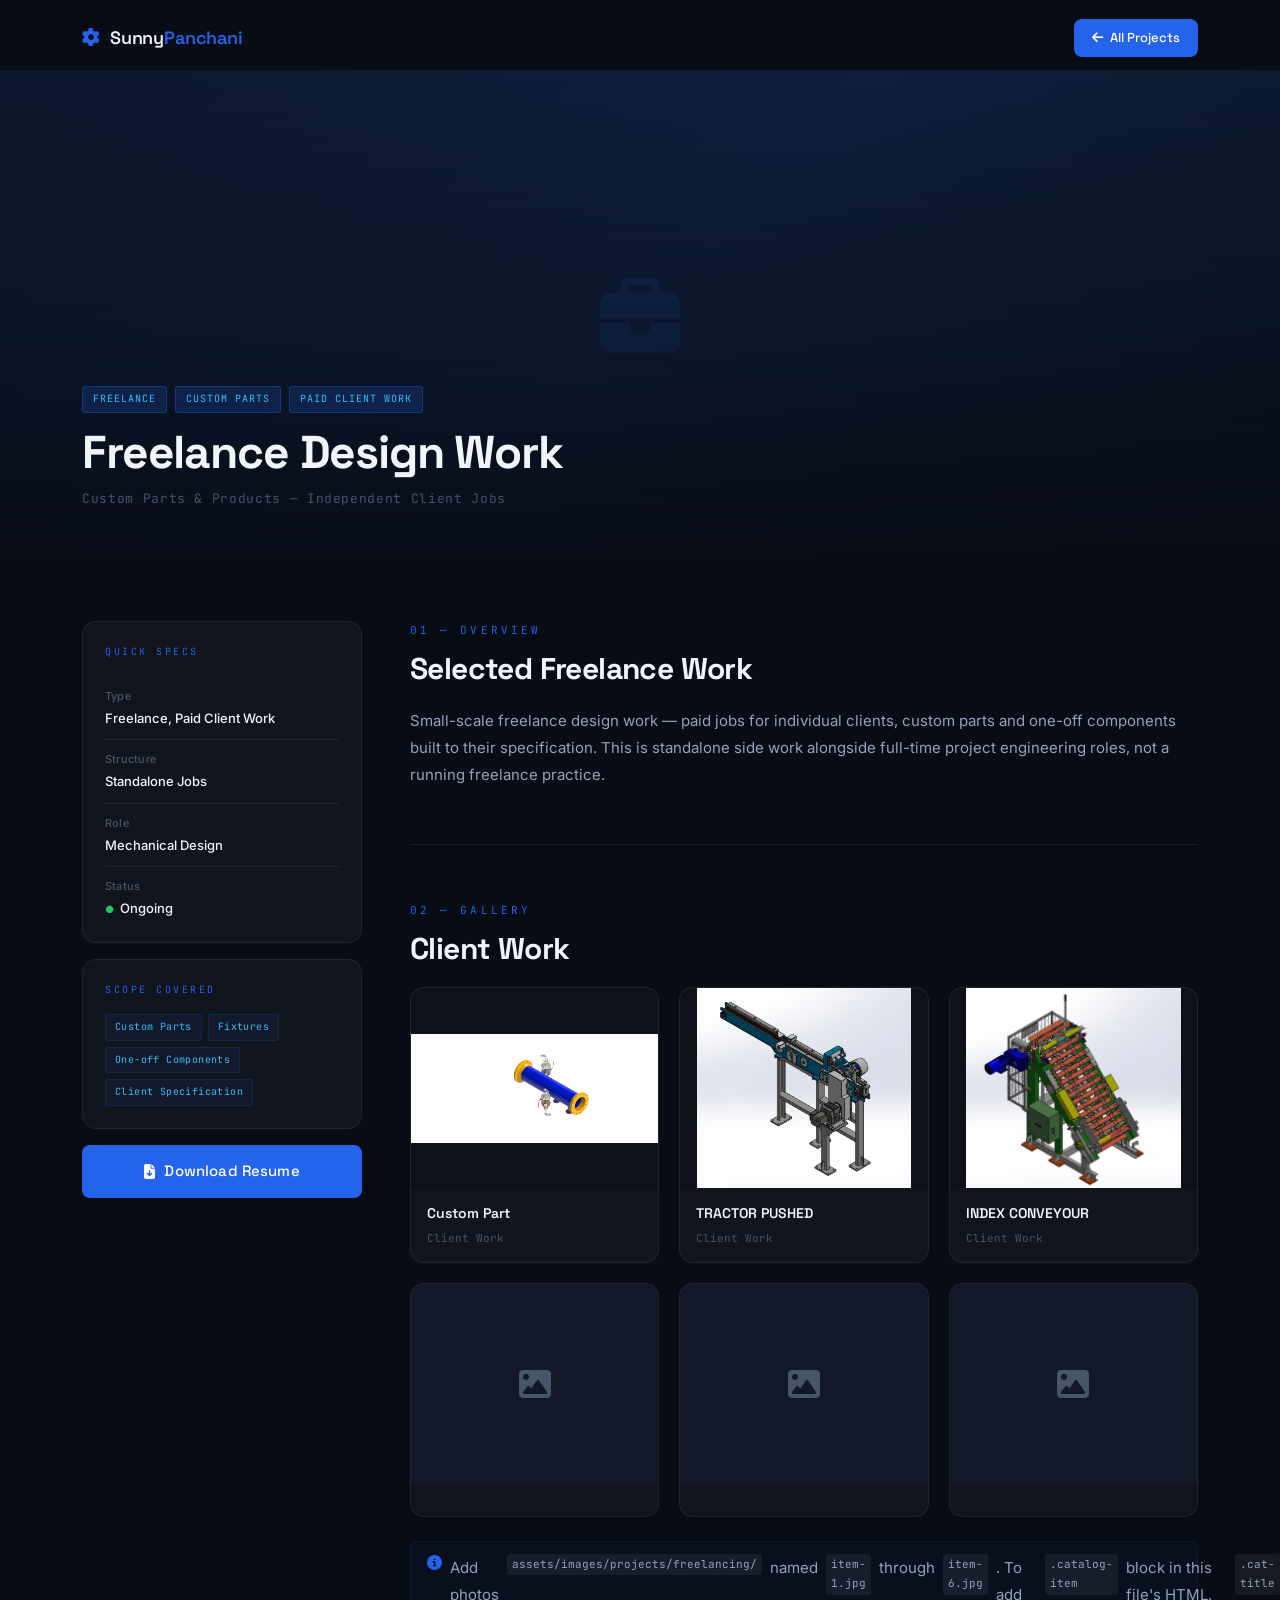
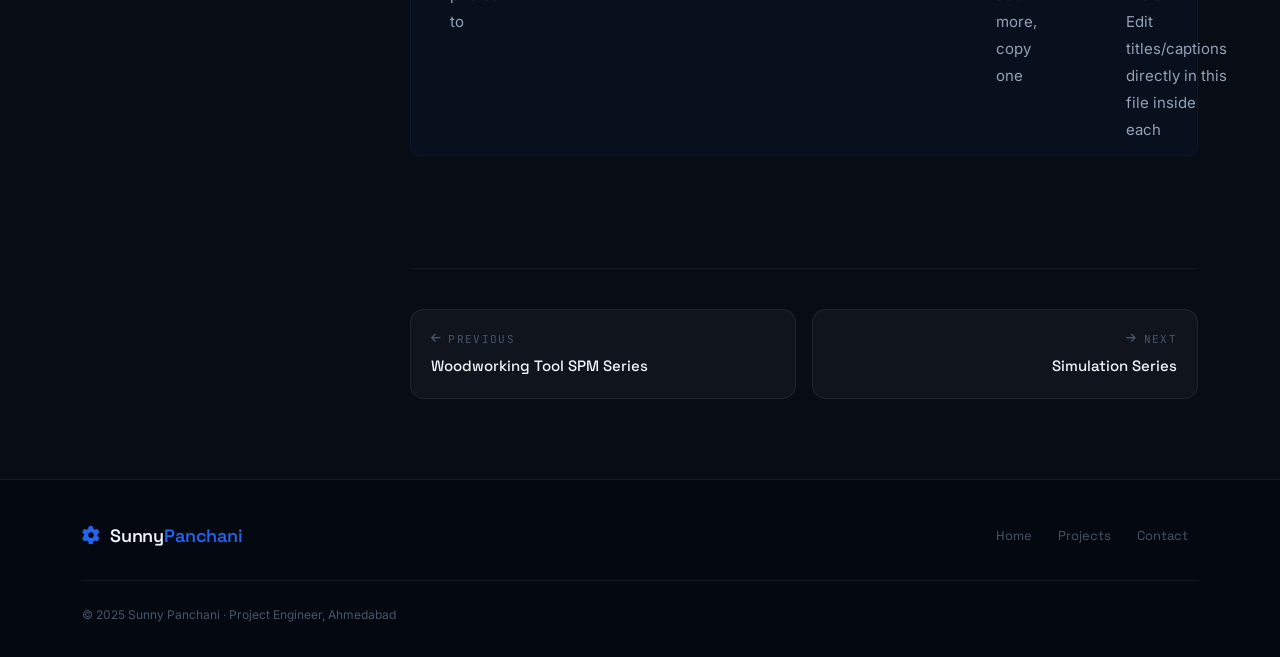
==== commit e1850929: "done" ====
--- a/projects/freelancing.html
+++ b/projects/freelancing.html
@@ -30,39 +30,70 @@
   </div>
 </nav>
 
-<section class="proj-hero" style="height:34vh; min-height:260px;">
-  <div class="proj-hero-placeholder"><i class="fa-solid fa-briefcase"></i></div>
+<section class="proj-hero">
+  <div class="proj-hero-placeholder">
+    <i class="fa-solid fa-briefcase"></i>
+  </div>
   <div class="proj-hero-overlay"></div>
   <div class="container proj-hero-content">
     <div class="proj-hero-tags">
-      <span>Freelance</span><span>Custom Parts</span><span>Independent Work</span>
+      <span>Freelance</span>
+      <span>Custom Parts</span>
+      <span>Paid Client Work</span>
     </div>
     <h1 class="proj-hero-title">Freelance Design Work</h1>
-    <p class="proj-hero-sub">Custom Parts &amp; Products — Independent Projects</p>
+    <p class="proj-hero-sub">Custom Parts &amp; Products — Independent Client Jobs</p>
   </div>
 </section>
 
 <div class="proj-layout container">
-  <main class="proj-main" style="max-width:100%;">
+  <aside class="proj-sidebar" data-aos="fade-right">
 
-    <div class="proj-section" data-aos="fade-up" style="border-bottom:none;">
-      <div class="proj-section-label">OVERVIEW</div>
+    <div class="proj-spec-card">
+      <div class="spec-title">Quick Specs</div>
+      <div class="spec-row"><span class="spec-label">Type</span><span class="spec-val">Freelance, Paid Client Work</span></div>
+      <div class="spec-row"><span class="spec-label">Structure</span><span class="spec-val">Standalone Jobs</span></div>
+      <div class="spec-row"><span class="spec-label">Role</span><span class="spec-val">Mechanical Design</span></div>
+      <div class="spec-row"><span class="spec-label">Status</span><span class="spec-val green-dot">Ongoing</span></div>
+    </div>
+
+    <div class="proj-spec-card">
+      <div class="spec-title">Scope Covered</div>
+      <div class="proj-tech-grid">
+        <span>Custom Parts</span>
+        <span>Fixtures</span>
+        <span>One-off Components</span>
+        <span>Client Specification</span>
+      </div>
+    </div>
+
+    <a href="../docs/Sunny_Panchani_CV.pdf" class="cta-primary w-100" download style="justify-content:center">
+      <i class="fa-solid fa-file-arrow-down"></i> Download Resume
+    </a>
+
+  </aside>
+
+  <main class="proj-main">
+
+    <div class="proj-section" data-aos="fade-up">
+      <div class="proj-section-label">01 — OVERVIEW</div>
       <h2 class="proj-section-title">Selected Freelance Work</h2>
-      <p style="max-width:720px;">
-        <!-- EDIT THIS PARAGRAPH — I'm inferring the framing since you didn't specify what you take on freelance. Rewrite to match your actual work. -->
-        Outside full-time project engineering roles, I take on independent mechanical design work — custom parts, fixtures, and one-off components built to a client's specification. Each item below is a separate piece of work; details vary by project.
+      <p>
+        Small-scale freelance design work — paid jobs for individual clients, custom parts and one-off components built to their specification. This is standalone side work alongside full-time project engineering roles, not a running freelance practice.
       </p>
     </div>
 
     <div class="proj-section" data-aos="fade-up" style="border-bottom:none;">
+      <div class="proj-section-label">02 — GALLERY</div>
+      <h2 class="proj-section-title">Client Work</h2>
       <div class="catalog-grid">
 
         <div class="catalog-item">
           <img src="../assets/images/projects/freelancing/item-1.jpg" alt="Freelance work item 1" onerror="this.parentElement.querySelector('.cat-img-placeholder').style.display='flex'; this.style.display='none';" />
           <div class="cat-img-placeholder" style="display:none;"><i class="fa-solid fa-image"></i></div>
           <div class="catalog-caption">
-            <span class="cat-title">Custom Part — Edit Title</span>
-            <span class="cat-sub">Add short spec or client type</span>
+            <span class="cat-title">Custom Part</span>
+            <span class="cat-sub">Client Work</span>
           </div>
         </div>
 
@@ -70,8 +101,8 @@
           <img src="../assets/images/projects/freelancing/item-2.jpg" alt="Freelance work item 2" onerror="this.parentElement.querySelector('.cat-img-placeholder').style.display='flex'; this.style.display='none';" />
           <div class="cat-img-placeholder" style="display:none;"><i class="fa-solid fa-image"></i></div>
           <div class="catalog-caption">
-            <span class="cat-title">Custom Part — Edit Title</span>
-            <span class="cat-sub">Add short spec or client type</span>
+            <span class="cat-title">TRACTOR PUSHED</span>
+            <span class="cat-sub">Client Work</span>
           </div>
         </div>
 
@@ -79,8 +110,8 @@
           <img src="../assets/images/projects/freelancing/item-3.jpg" alt="Freelance work item 3" onerror="this.parentElement.querySelector('.cat-img-placeholder').style.display='flex'; this.style.display='none';" />
           <div class="cat-img-placeholder" style="display:none;"><i class="fa-solid fa-image"></i></div>
           <div class="catalog-caption">
-            <span class="cat-title">Custom Part — Edit Title</span>
-            <span class="cat-sub">Add short spec or client type</span>
+            <span class="cat-title">INDEX CONVEYOUR</span>
+            <span class="cat-sub">Client Work</span>
           </div>
         </div>
 
@@ -88,8 +119,8 @@
           <img src="../assets/images/projects/freelancing/item-4.jpg" alt="Freelance work item 4" onerror="this.parentElement.querySelector('.cat-img-placeholder').style.display='flex'; this.style.display='none';" />
           <div class="cat-img-placeholder" style="display:none;"><i class="fa-solid fa-image"></i></div>
           <div class="catalog-caption">
-            <span class="cat-title">Custom Part — Edit Title</span>
-            <span class="cat-sub">Add short spec or client type</span>
+            <span class="cat-title"></span>
+            <span class="cat-sub"></span>
           </div>
         </div>
 
@@ -97,8 +128,8 @@
           <img src="../assets/images/projects/freelancing/item-5.jpg" alt="Freelance work item 5" onerror="this.parentElement.querySelector('.cat-img-placeholder').style.display='flex'; this.style.display='none';" />
           <div class="cat-img-placeholder" style="display:none;"><i class="fa-solid fa-image"></i></div>
           <div class="catalog-caption">
-            <span class="cat-title">Custom Part — Edit Title</span>
-            <span class="cat-sub">Add short spec or client type</span>
+            <span class="cat-title"></span>
+            <span class="cat-sub"></span>
           </div>
         </div>
 
@@ -106,15 +137,15 @@
           <img src="../assets/images/projects/freelancing/item-6.jpg" alt="Freelance work item 6" onerror="this.parentElement.querySelector('.cat-img-placeholder').style.display='flex'; this.style.display='none';" />
           <div class="cat-img-placeholder" style="display:none;"><i class="fa-solid fa-image"></i></div>
           <div class="catalog-caption">
-            <span class="cat-title">Custom Part — Edit Title</span>
-            <span class="cat-sub">Add short spec or client type</span>
+            <span class="cat-title"></span>
+            <span class="cat-sub"></span>
           </div>
         </div>
 
       </div>
       <p class="gallery-note" style="margin-top:24px;">
         <i class="fa-solid fa-circle-info"></i>
-        Add photos to <code>assets/images/projects/freelancing/</code> named <code>item-1.jpg</code> through <code>item-6.jpg</code>. To add more than 6 items, copy one <code>.catalog-item</code> block in this file's HTML and increment the number. Edit titles and captions directly in this HTML file, inside each <code>.cat-title</code> and <code>.cat-sub</code> span.
+        Add photos to <code>assets/images/projects/freelancing/</code> named <code>item-1.jpg</code> through <code>item-6.jpg</code>. To add more, copy one <code>.catalog-item</code> block in this file's HTML. Edit titles/captions directly in this file inside each <code>.cat-title</code> and <code>.cat-sub</code> span.
       </p>
     </div>
 
@@ -128,6 +159,7 @@
         <span class="nav-proj">Simulation Series</span>
       </a>
     </div>
+
   </main>
 </div>
 
@@ -151,11 +183,14 @@
 </footer>
 
 <script src="https://cdn.jsdelivr.net/npm/bootstrap@5.3.0/dist/js/bootstrap.bundle.min.js"></script>
+<script src="https://cdnjs.cloudflare.com/ajax/libs/gsap/3.12.2/gsap.min.js"></script>
 <script src="https://unpkg.com/aos@2.3.1/dist/aos.js"></script>
 <script>
   if (typeof AOS !== 'undefined') AOS.init({ duration: 550, once: true, offset: 50 });
   const nav = document.getElementById('navbar');
-  window.addEventListener('scroll', () => nav.classList.toggle('scrolled', window.scrollY > 50), { passive: true });
+  window.addEventListener('scroll', () => {
+    nav.classList.toggle('scrolled', window.scrollY > 50);
+  }, { passive: true });
 </script>
 </body>
 </html>
--- a/css/project.css
+++ b/css/project.css
@@ -540,7 +540,8 @@
 .catalog-item img {
   width: 100%;
   height: 200px;
-  object-fit: cover;
+  object-fit: contain;
+  background: rgba(0, 0, 0, 0.15);
   display: block;
 }
 
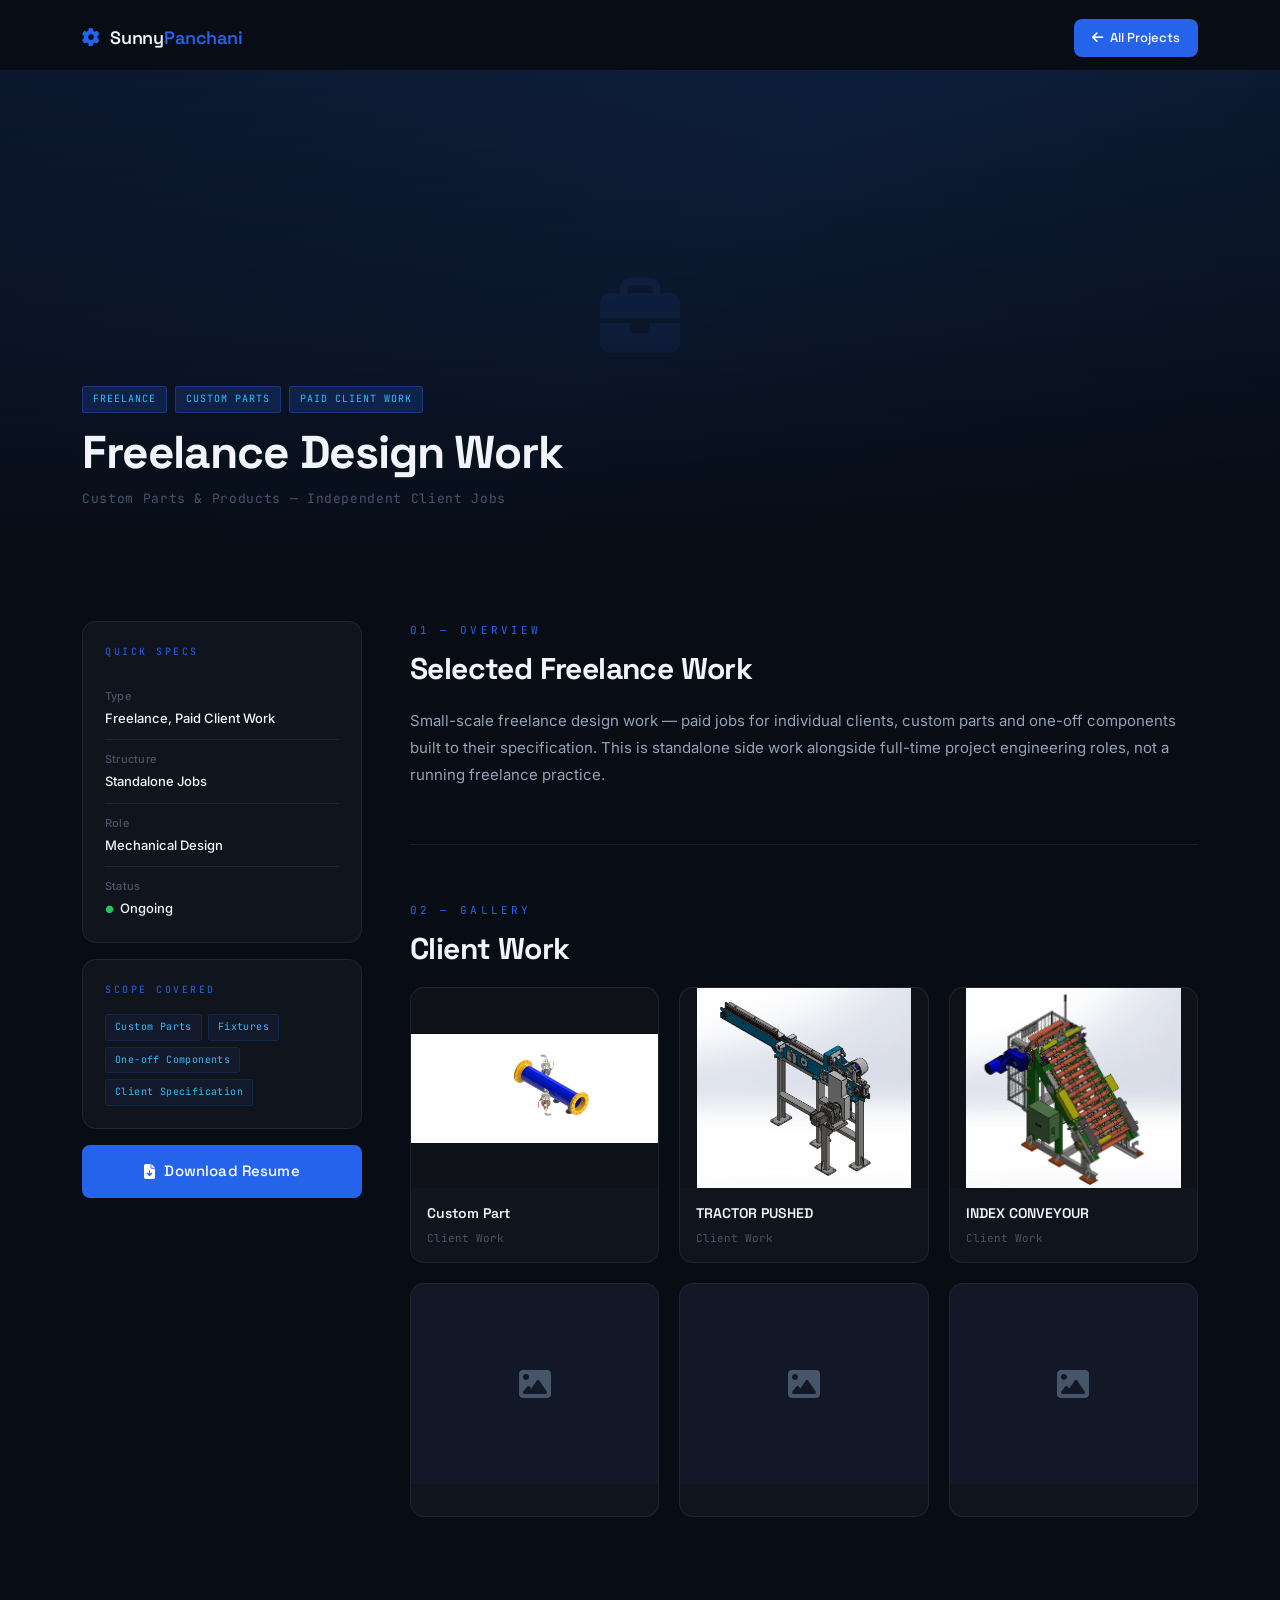
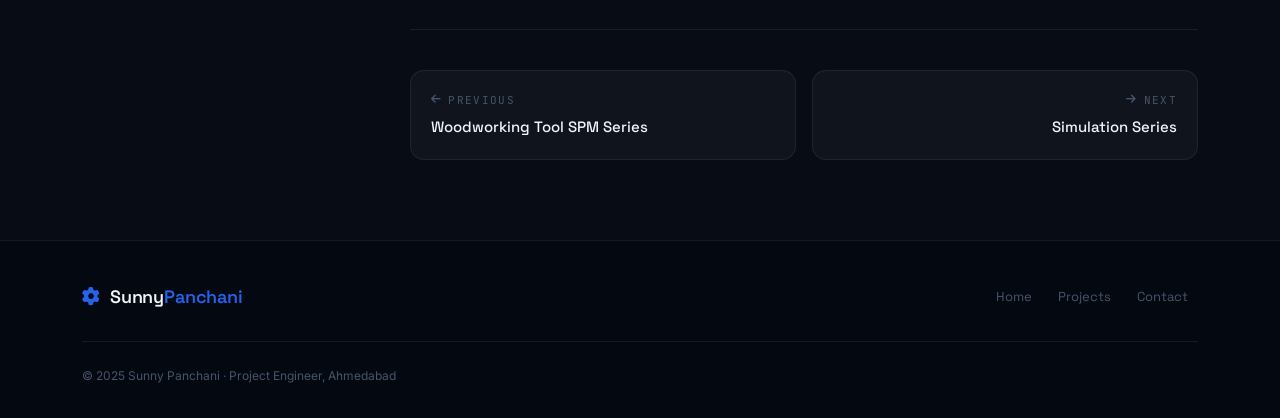
==== commit 79c22c89: "changes" ====
--- a/projects/freelancing.html
+++ b/projects/freelancing.html
@@ -143,10 +143,10 @@
         </div>
 
       </div>
-      <p class="gallery-note" style="margin-top:24px;">
+      <!-- <p class="gallery-note" style="margin-top:24px;">
         <i class="fa-solid fa-circle-info"></i>
         Add photos to <code>assets/images/projects/freelancing/</code> named <code>item-1.jpg</code> through <code>item-6.jpg</code>. To add more, copy one <code>.catalog-item</code> block in this file's HTML. Edit titles/captions directly in this file inside each <code>.cat-title</code> and <code>.cat-sub</code> span.
-      </p>
+      </p> -->
     </div>
 
     <div class="proj-nav-row">
